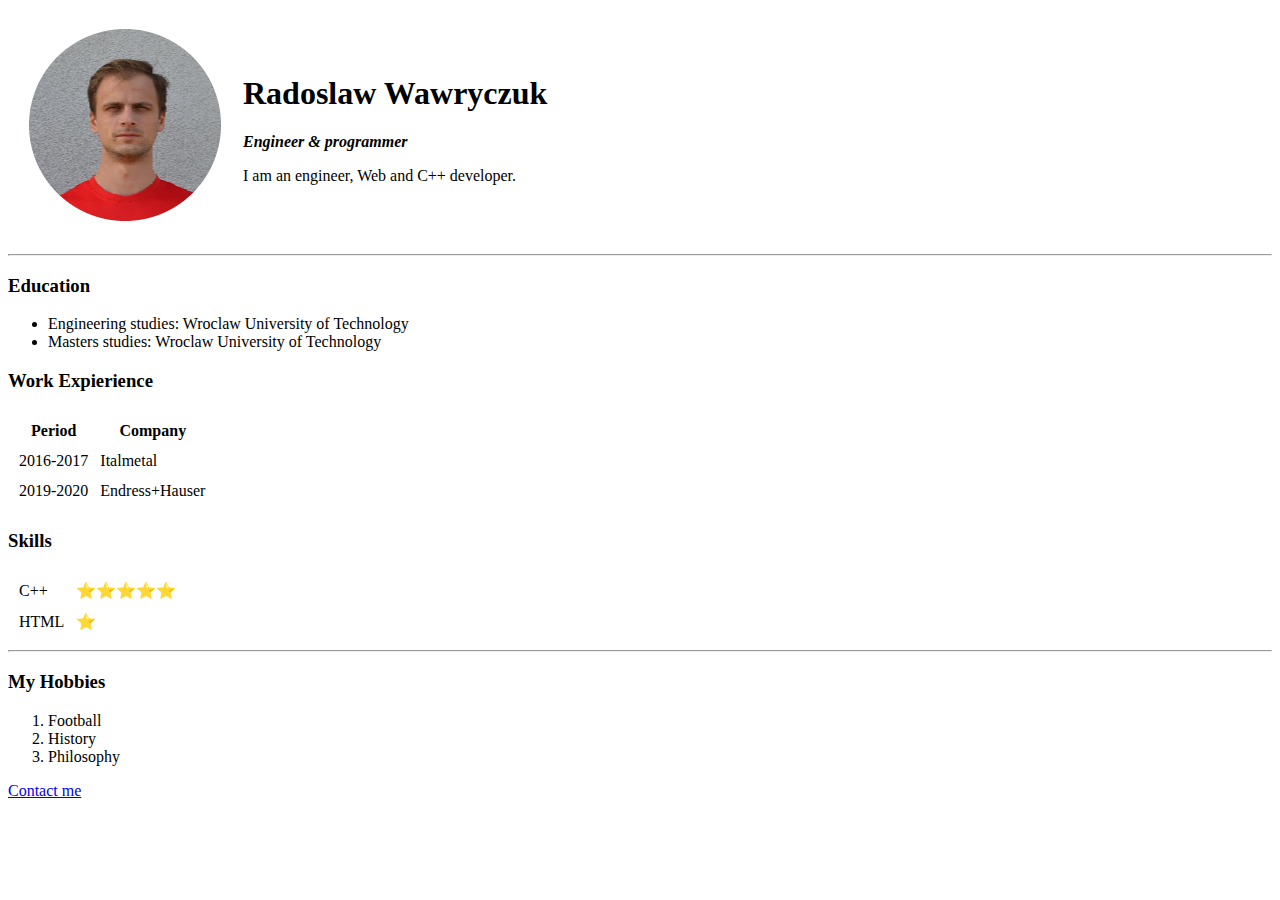
==== index.html @ bf9fd9e8 "first commit" ====
<!DOCTYPE html>

<head>
    <meta charset="UTF-8">

    <title>Radek's Personal Site</title>
</head>

<body>
    <table cellspacing = "20">
        <td>
            <img src="images/image-modified (2).png" alt="">
        </td>
        <td>
            <h1>Radoslaw Wawryczuk</h1>
            <p> <em> <strong>Engineer & programmer</strong> </em> </p>
            <p>I am an engineer, Web and C++ developer. </p>
        </td>

    </table>
    <hr>
    <h3>Education</h3>
    <ul>
        <li>Engineering studies: Wroclaw University of Technology</li>
        <li>Masters studies: Wroclaw University of Technology</li>
    </ul>
    <h3>Work Expierience</h3>
    <table cellspacing = "10">
        <thead>
            <tr>
                <th>Period</th>
                <th>Company</th>
            </tr>
        </thead>
        <tr>
            <td>2016-2017</td>
            <td>Italmetal</td>
        </tr>
        <tr>
            <td>2019-2020</td>
            <td>Endress+Hauser</td>
        </tr>
    </table>
    <h3>Skills</h3>
    <table cellspacing = "10">
        <tr>
            <td>C++</td>
            <td>⭐⭐⭐⭐⭐</td>
        </tr>
        <tr>
            <td>HTML</td>
            <td>⭐</td>
        </tr>
    </table>
    <hr>
    <h3>My Hobbies</h3>
    <ol>
        <li>Football</li>
        <li>History</li>
        <li>Philosophy</li>
    </ol>

    <a href="contact.html">Contact me</a>
</body>

</html>
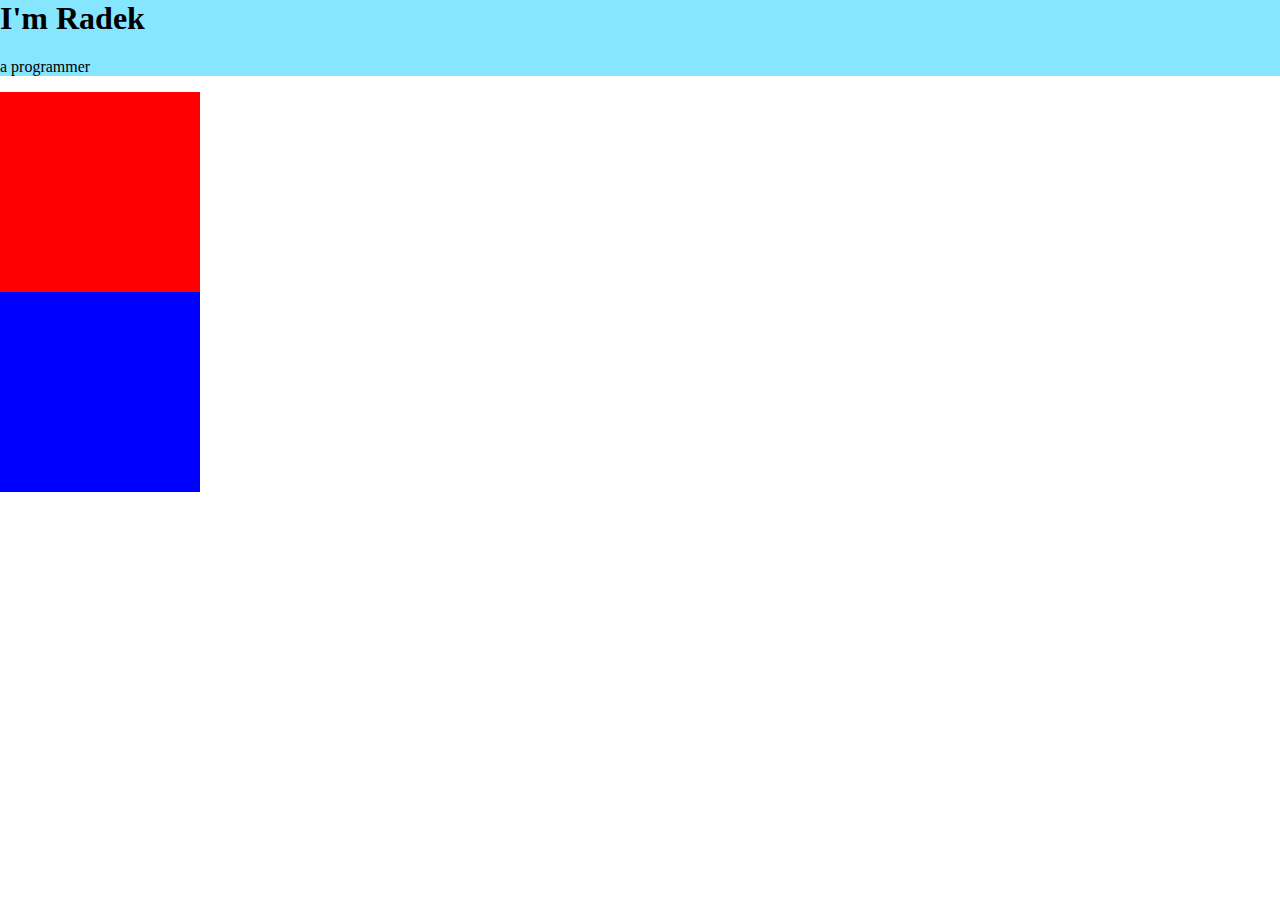
==== commit e9e2370d: "shape of webpage" ====
--- a/index.html
+++ b/index.html
@@ -1,66 +1,24 @@
 <!DOCTYPE html>
+<html lang="en">
 
 <head>
     <meta charset="UTF-8">
-
-    <title>Radek's Personal Site</title>
+    <title>Radoslaw Wawryczuk</title>
+    <link rel="stylesheet" href="css/styles.css">
+    <link rel="icon" href="favicon.ico">
 </head>
 
 <body>
-    <table cellspacing = "20">
-        <td>
-            <img src="images/image-modified (2).png" alt="">
-        </td>
-        <td>
-            <h1>Radoslaw Wawryczuk</h1>
-            <p> <em> <strong>Engineer & programmer</strong> </em> </p>
-            <p>I am an engineer, Web and C++ developer. </p>
-        </td>
+    <div class="top-container">
+        <h1>I'm Radek</h1>
+        <p>a programmer</p>
+    </div>
+    <div class="middle-container">
 
-    </table>
-    <hr>
-    <h3>Education</h3>
-    <ul>
-        <li>Engineering studies: Wroclaw University of Technology</li>
-        <li>Masters studies: Wroclaw University of Technology</li>
-    </ul>
-    <h3>Work Expierience</h3>
-    <table cellspacing = "10">
-        <thead>
-            <tr>
-                <th>Period</th>
-                <th>Company</th>
-            </tr>
-        </thead>
-        <tr>
-            <td>2016-2017</td>
-            <td>Italmetal</td>
-        </tr>
-        <tr>
-            <td>2019-2020</td>
-            <td>Endress+Hauser</td>
-        </tr>
-    </table>
-    <h3>Skills</h3>
-    <table cellspacing = "10">
-        <tr>
-            <td>C++</td>
-            <td>⭐⭐⭐⭐⭐</td>
-        </tr>
-        <tr>
-            <td>HTML</td>
-            <td>⭐</td>
-        </tr>
-    </table>
-    <hr>
-    <h3>My Hobbies</h3>
-    <ol>
-        <li>Football</li>
-        <li>History</li>
-        <li>Philosophy</li>
-    </ol>
+    </div>
+    <div class="bottom-container">
 
-    <a href="contact.html">Contact me</a>
+    </div>
 </body>
 
 </html>--- a/css/styles.css
+++ b/css/styles.css
@@ -0,0 +1,24 @@
+body{
+    margin: 0;
+}
+
+h1{
+    margin-top: 0;
+}
+
+
+.top-container{
+    background-color: #86E5FF;
+}
+
+.middle-container{
+    background-color: red;
+    width: 200px;
+    height: 200px;
+}
+
+.bottom-container{
+    background-color: blue;
+    width: 200px;
+    height: 200px;
+}
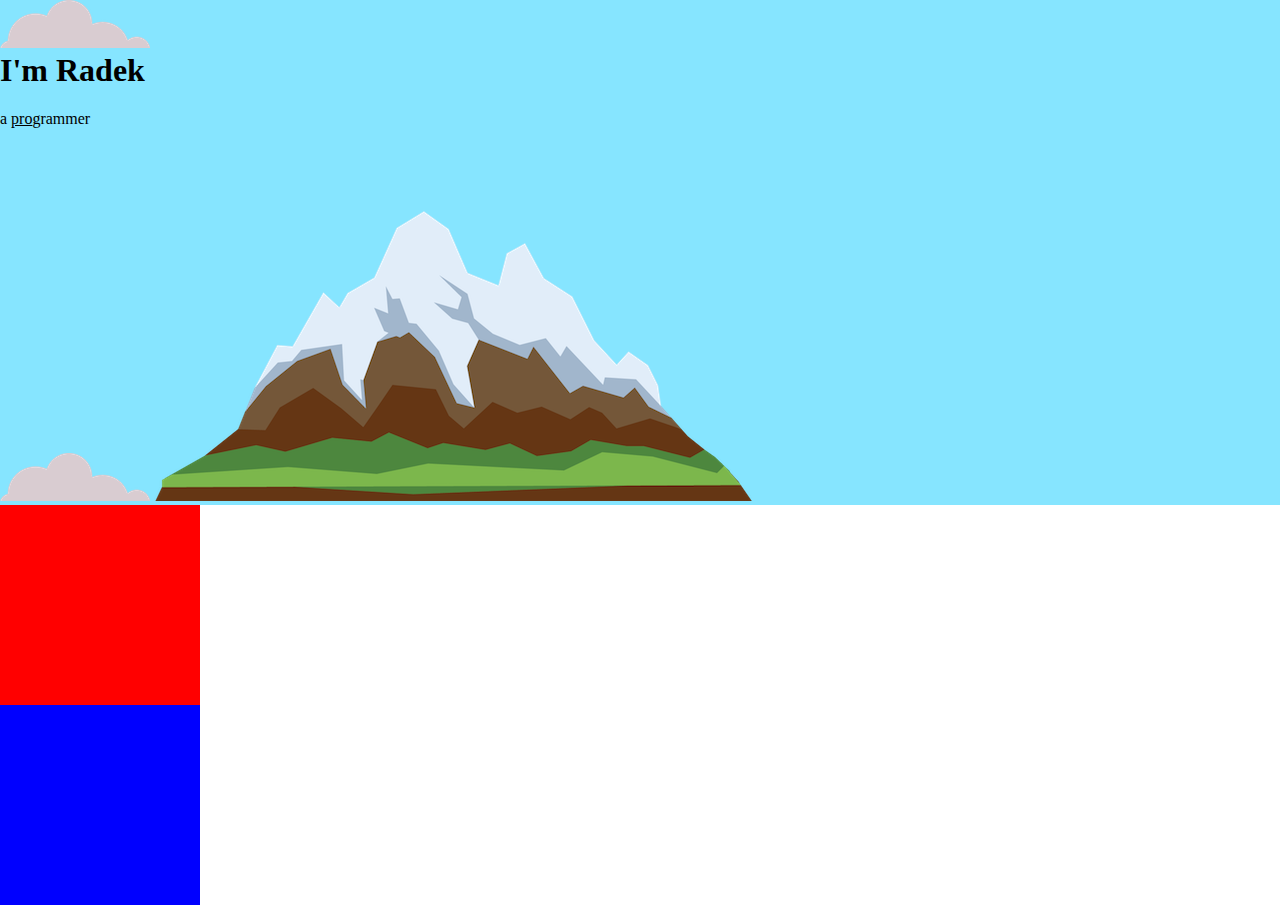
==== commit 4ddeea91: "images" ====
--- a/index.html
+++ b/index.html
@@ -10,8 +10,11 @@
 
 <body>
     <div class="top-container">
+        <img src="images/cloud.png" alt="cloud-img">
         <h1>I'm Radek</h1>
-        <p>a programmer</p>
+        <p>a <span class="pro">pro</span>grammer</p>
+        <img src="images/cloud.png" alt="cloud-img">
+        <img src="images/mountain.png" alt="mountain-img">
     </div>
     <div class="middle-container">
 
--- a/css/styles.css
+++ b/css/styles.css
@@ -22,3 +22,7 @@
     width: 200px;
     height: 200px;
 }
+
+.pro{
+    text-decoration: underline;
+}
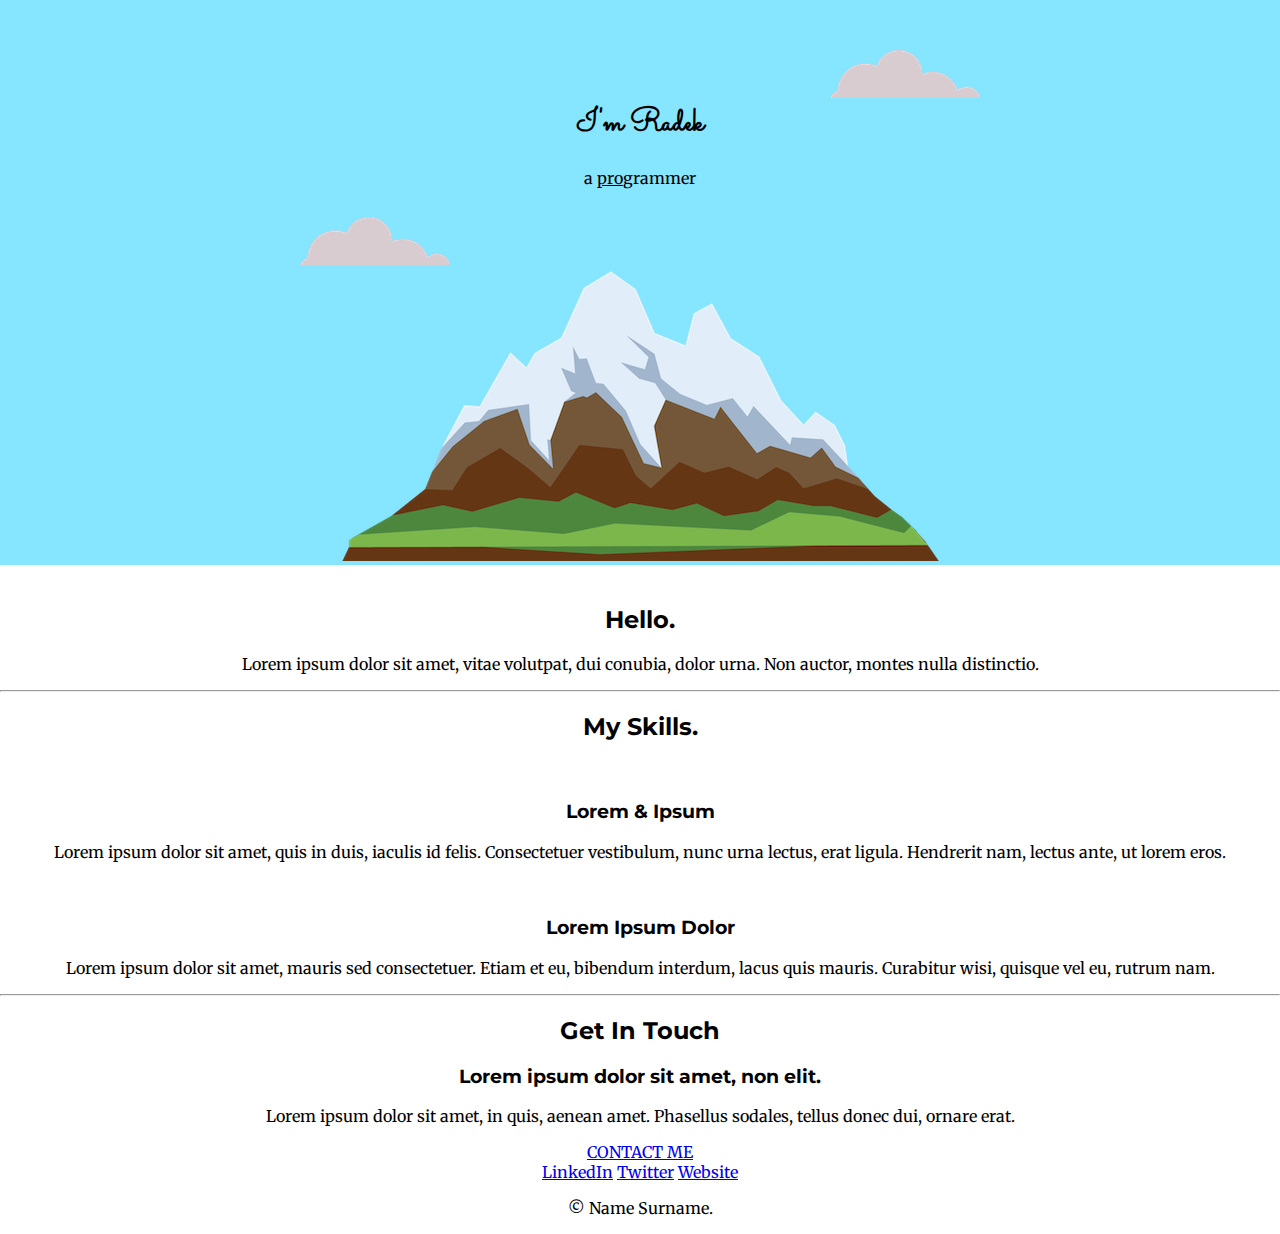
==== commit a4d6bc58: "shape of the rest of website" ====
--- a/index.html
+++ b/index.html
@@ -6,22 +6,58 @@
     <title>Radoslaw Wawryczuk</title>
     <link rel="stylesheet" href="css/styles.css">
     <link rel="icon" href="favicon.ico">
+    <link rel="preconnect" href="https://fonts.googleapis.com">
+    <link rel="preconnect" href="https://fonts.gstatic.com" crossorigin>
+    <link href="https://fonts.googleapis.com/css2?family=Merriweather&family=Montserrat&family=Sacramento&display=swap"
+        rel="stylesheet">
 </head>
 
 <body>
     <div class="top-container">
-        <img src="images/cloud.png" alt="cloud-img">
+        <img class="top-cloud" src="images/cloud.png" alt="cloud-img">
         <h1>I'm Radek</h1>
         <p>a <span class="pro">pro</span>grammer</p>
-        <img src="images/cloud.png" alt="cloud-img">
+        <img class="bottom-cloud" src="images/cloud.png" alt="cloud-img">
         <img src="images/mountain.png" alt="mountain-img">
     </div>
     <div class="middle-container">
-
-    </div>
-    <div class="bottom-container">
-
+        <div class="profile">
+            <img src="" alt="">
+            <h2>Hello.</h2>
+            <p>Lorem ipsum dolor sit amet, vitae volutpat, dui conubia, dolor urna. Non auctor, montes nulla distinctio.
+            </p>
+        </div>
+        <hr>
+        <div class="skills">
+            <h2>My Skills.</h2>
+            <div class="skill-row">
+                <img class="" src="" alt="">
+                <h3>Lorem & Ipsum</h3>
+                <p>Lorem ipsum dolor sit amet, quis in duis, iaculis id felis. Consectetuer vestibulum, nunc urna
+                    lectus, erat ligula. Hendrerit nam, lectus ante, ut lorem eros.</p>
+            </div>
+            <div class="skill-row">
+                <img class="" src="" alt="">
+                <h3>Lorem Ipsum Dolor</h3>
+                <p>Lorem ipsum dolor sit amet, mauris sed consectetuer. Etiam et eu, bibendum interdum, lacus quis
+                    mauris. Curabitur wisi, quisque vel eu, rutrum nam.</p>
+            </div>
+        </div>
+        <hr>
+        <div class="contact-me">
+            <h2>Get In Touch</h2>
+            <h3>Lorem ipsum dolor sit amet, non elit.</h3>
+            <p>Lorem ipsum dolor sit amet, in quis, aenean amet. Phasellus sodales, tellus donec dui, ornare erat.</p>
+            <a class="btn" href="mailto:name@email.com">CONTACT ME</a>
+        </div>
     </div>
 </body>
 
+<div class="bottom-container">
+    <a class="footer-link" href="https://www.linkedin.com/">LinkedIn</a>
+    <a class="footer-link" href="https://twitter.com/">Twitter</a>
+    <a class="footer-link" href="https://www.appbrewery.co/">Website</a>
+    <p>© Name Surname.</p>
+</div>
+
 </html>--- a/css/styles.css
+++ b/css/styles.css
@@ -1,28 +1,47 @@
 body{
     margin: 0;
+    text-align: center;
+    font-family: 'Merriweather', serif;
 }
 
 h1{
     margin-top: 0;
+    font-family: 'Sacramento', cursive;
 }
 
+h2{
+    font-family: 'Montserrat', sans-serif;
+}
+
+h3{
+    font-family: 'Montserrat', sans-serif;
+}
 
 .top-container{
     background-color: #86E5FF;
+    position: relative;
+    padding-top: 100px;
 }
 
 .middle-container{
-    background-color: red;
-    width: 200px;
-    height: 200px;
 }
 
 .bottom-container{
-    background-color: blue;
-    width: 200px;
-    height: 200px;
 }
 
 .pro{
     text-decoration: underline;
 }
+
+.bottom-cloud{
+    position: absolute;
+    left: 300px;
+    bottom: 300px;
+    
+}
+
+.top-cloud{
+    position: absolute;
+    right: 300px;
+    top: 50px;
+}
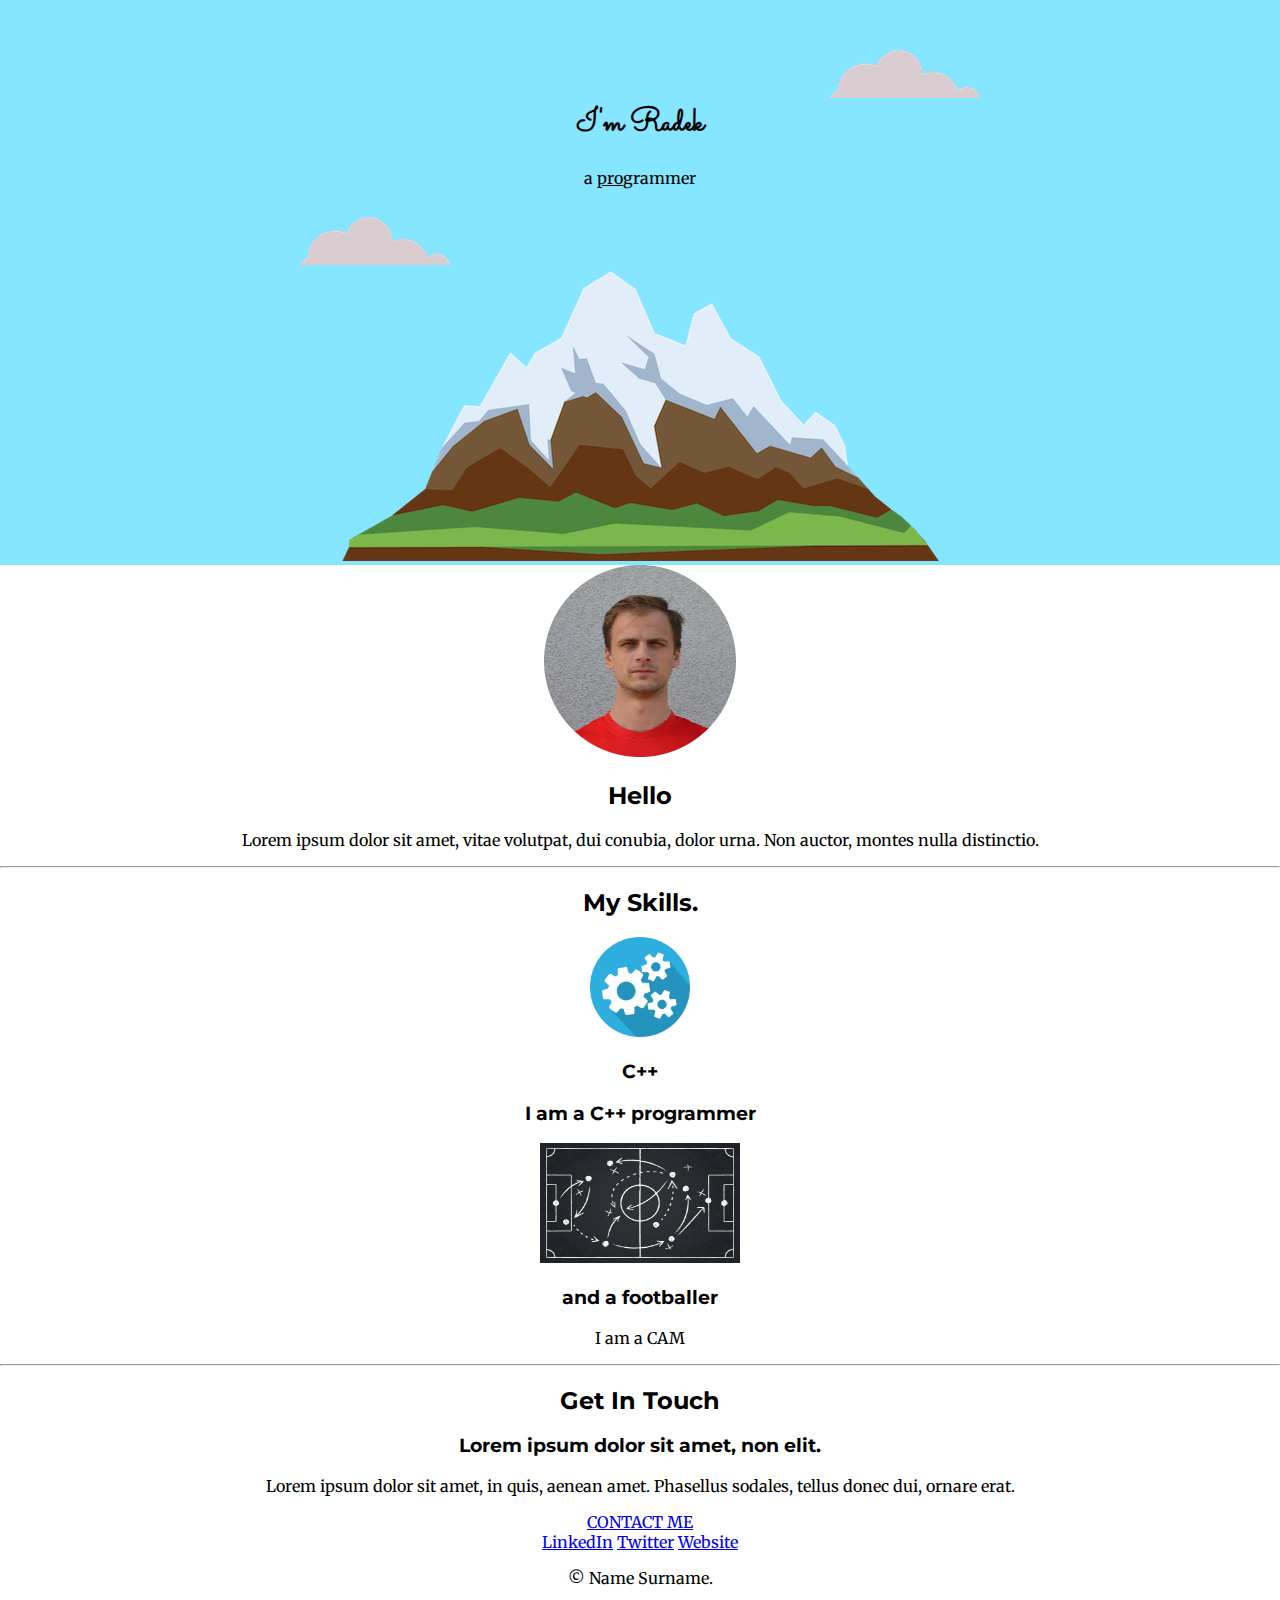
==== commit 22e099d4: "images added" ====
--- a/index.html
+++ b/index.html
@@ -22,8 +22,8 @@
     </div>
     <div class="middle-container">
         <div class="profile">
-            <img src="" alt="">
-            <h2>Hello.</h2>
+            <img src="images/image-modified (2).png" alt="">
+            <h2>Hello</h2>
             <p>Lorem ipsum dolor sit amet, vitae volutpat, dui conubia, dolor urna. Non auctor, montes nulla distinctio.
             </p>
         </div>
@@ -31,16 +31,14 @@
         <div class="skills">
             <h2>My Skills.</h2>
             <div class="skill-row">
-                <img class="" src="" alt="">
-                <h3>Lorem & Ipsum</h3>
-                <p>Lorem ipsum dolor sit amet, quis in duis, iaculis id felis. Consectetuer vestibulum, nunc urna
-                    lectus, erat ligula. Hendrerit nam, lectus ante, ut lorem eros.</p>
+                <img class="" src="images/skills-icon-modified.png" alt="" width = "100">
+                <h3>C++<h3>
+                <p> I am a C++ programmer</p>
             </div>
             <div class="skill-row">
-                <img class="" src="" alt="">
-                <h3>Lorem Ipsum Dolor</h3>
-                <p>Lorem ipsum dolor sit amet, mauris sed consectetuer. Etiam et eu, bibendum interdum, lacus quis
-                    mauris. Curabitur wisi, quisque vel eu, rutrum nam.</p>
+                <img class="" src="images/footbal-icon.jpg" alt="" width="200" height="120">
+                <h3>and a footballer</h3>
+                <p>I am a CAM</p>
             </div>
         </div>
         <hr>
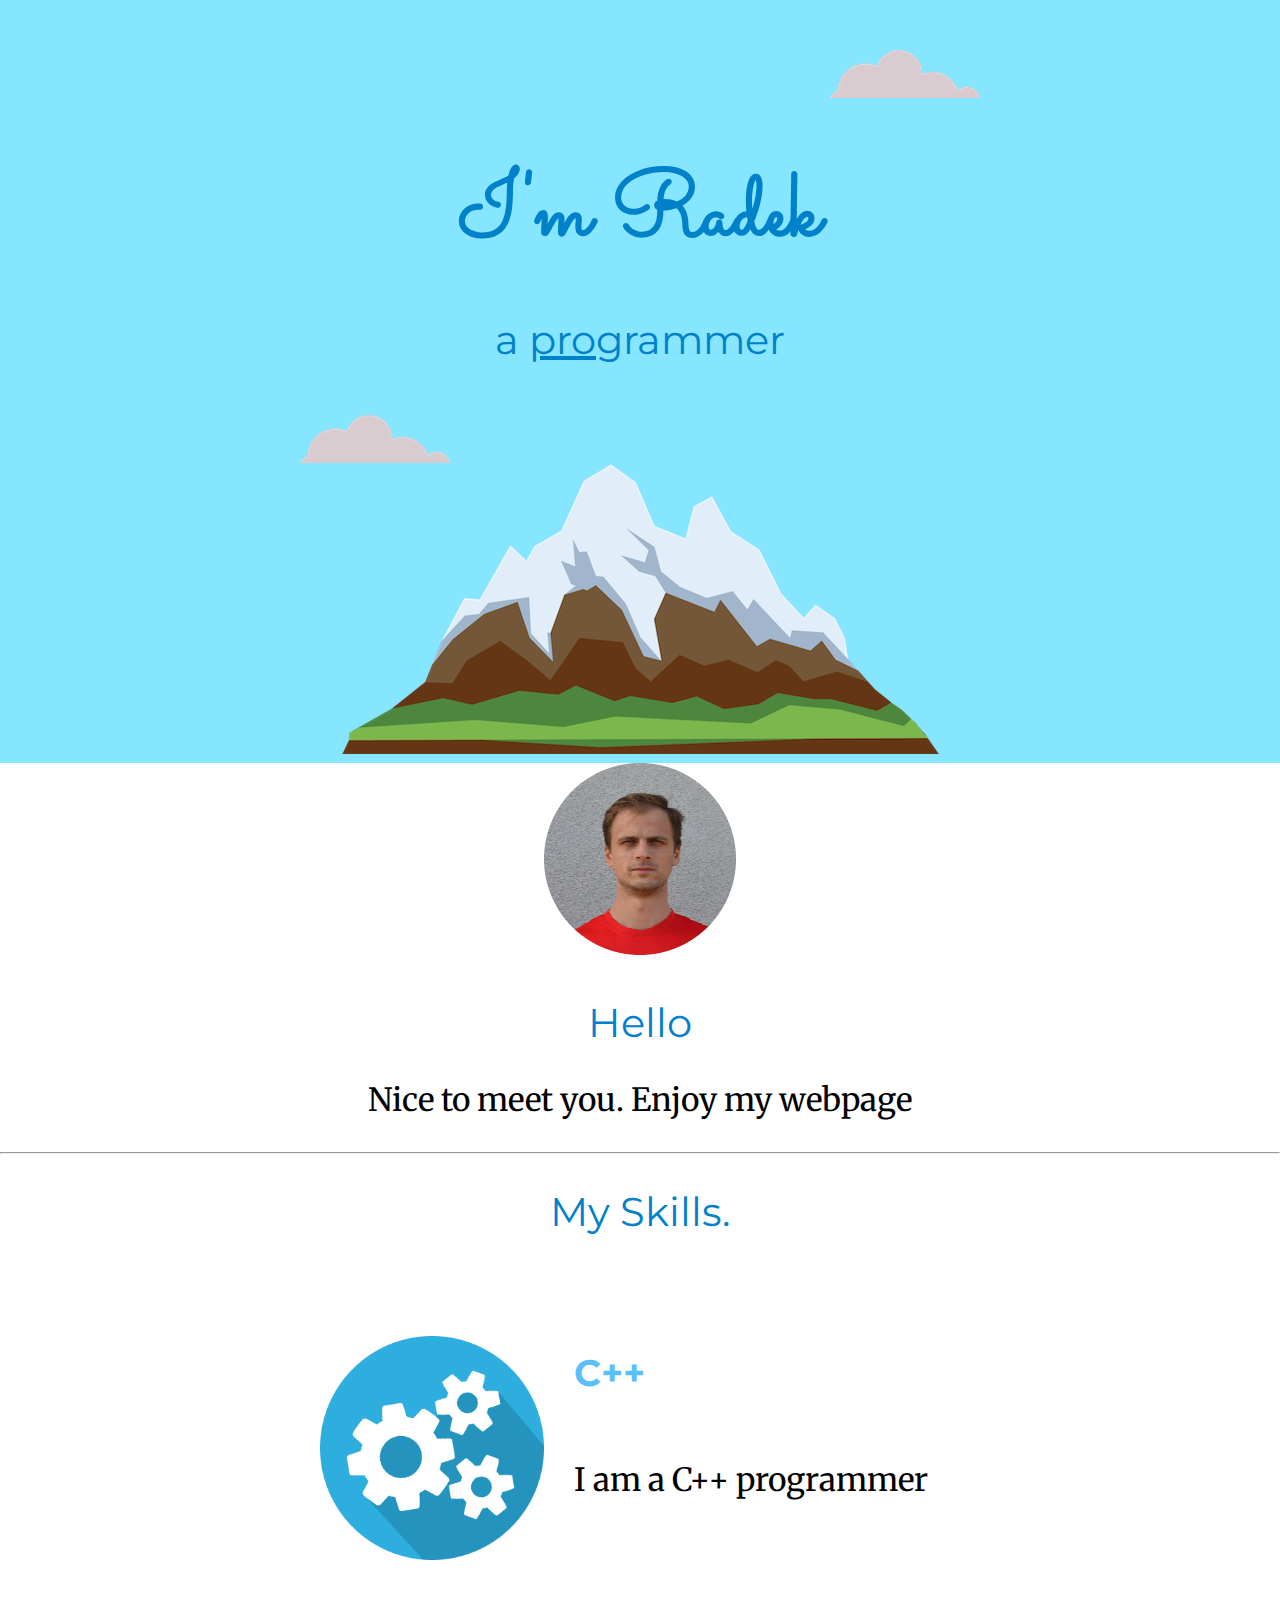
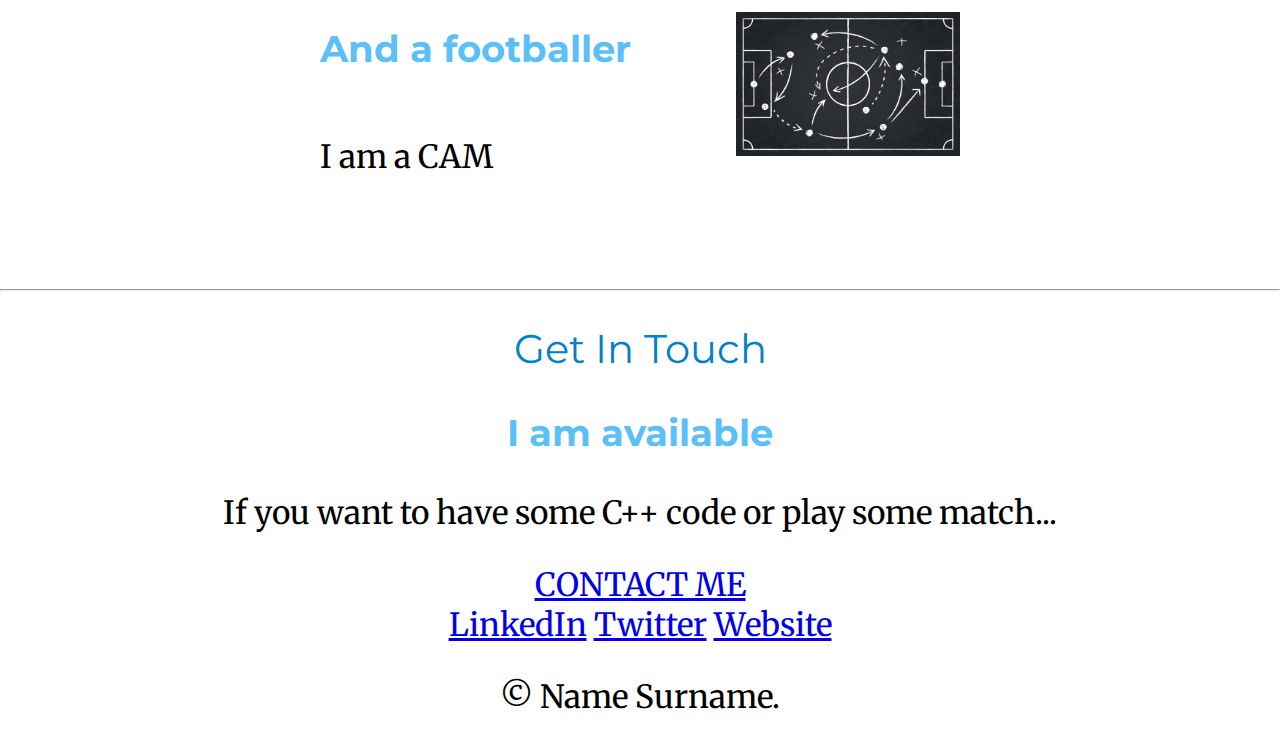
==== commit b7f410af: "fulfiling a website" ====
--- a/index.html
+++ b/index.html
@@ -16,7 +16,7 @@
     <div class="top-container">
         <img class="top-cloud" src="images/cloud.png" alt="cloud-img">
         <h1>I'm Radek</h1>
-        <p>a <span class="pro">pro</span>grammer</p>
+        <h2>a <span class="pro">pro</span>grammer</h2>
         <img class="bottom-cloud" src="images/cloud.png" alt="cloud-img">
         <img src="images/mountain.png" alt="mountain-img">
     </div>
@@ -24,28 +24,28 @@
         <div class="profile">
             <img src="images/image-modified (2).png" alt="">
             <h2>Hello</h2>
-            <p>Lorem ipsum dolor sit amet, vitae volutpat, dui conubia, dolor urna. Non auctor, montes nulla distinctio.
+            <p>Nice to meet you. Enjoy my webpage 
             </p>
         </div>
         <hr>
         <div class="skills">
             <h2>My Skills.</h2>
             <div class="skill-row">
-                <img class="" src="images/skills-icon-modified.png" alt="" width = "100">
-                <h3>C++<h3>
-                <p> I am a C++ programmer</p>
+                <img class="cskills" src="images/skills-icon-modified.png" alt="" >
+                <h3>C++</h3>
+                <p class="description"> I am a C++ programmer</p>
             </div>
             <div class="skill-row">
-                <img class="" src="images/footbal-icon.jpg" alt="" width="200" height="120">
-                <h3>and a footballer</h3>
-                <p>I am a CAM</p>
+                <img class="football-skills" src="images/footbal-icon.jpg" alt="" >
+                <h3>And a footballer</h3>
+                <p class="description">I am a CAM</p>
             </div>
         </div>
         <hr>
         <div class="contact-me">
             <h2>Get In Touch</h2>
-            <h3>Lorem ipsum dolor sit amet, non elit.</h3>
-            <p>Lorem ipsum dolor sit amet, in quis, aenean amet. Phasellus sodales, tellus donec dui, ornare erat.</p>
+            <h3>I am available</h3>
+            <p>If you want to have some C++ code or play some match...</p>
             <a class="btn" href="mailto:name@email.com">CONTACT ME</a>
         </div>
     </div>
--- a/css/styles.css
+++ b/css/styles.css
@@ -2,18 +2,25 @@
     margin: 0;
     text-align: center;
     font-family: 'Merriweather', serif;
+    font-size: 2em;
 }
 
 h1{
-    margin-top: 0;
+    color: #0081C9;
+    font-size: 5.625rem;
+    margin: 50px auto 0 auto;
     font-family: 'Sacramento', cursive;
 }
 
 h2{
+    color: #0081C9;
     font-family: 'Montserrat', sans-serif;
+    font-size: 2.5rem;
+    font-weight: normal;
 }
 
 h3{
+    color: #5BC0F8;
     font-family: 'Montserrat', sans-serif;
 }
 
@@ -27,6 +34,13 @@
 }
 
 .bottom-container{
+}
+
+.skill-row{
+    width: 50%;
+    margin: 100px auto 100px auto;
+    text-align: left;
+    line-height: 2;
 }
 
 .pro{
@@ -45,3 +59,17 @@
     right: 300px;
     top: 50px;
 }
+.cskills{
+    width: 35%;
+    float: left;
+    margin-right: 30px;
+}
+
+.football-skills{
+    width: 35%;
+    height: 35%;
+    float: right;
+}
+.description{
+    
+}
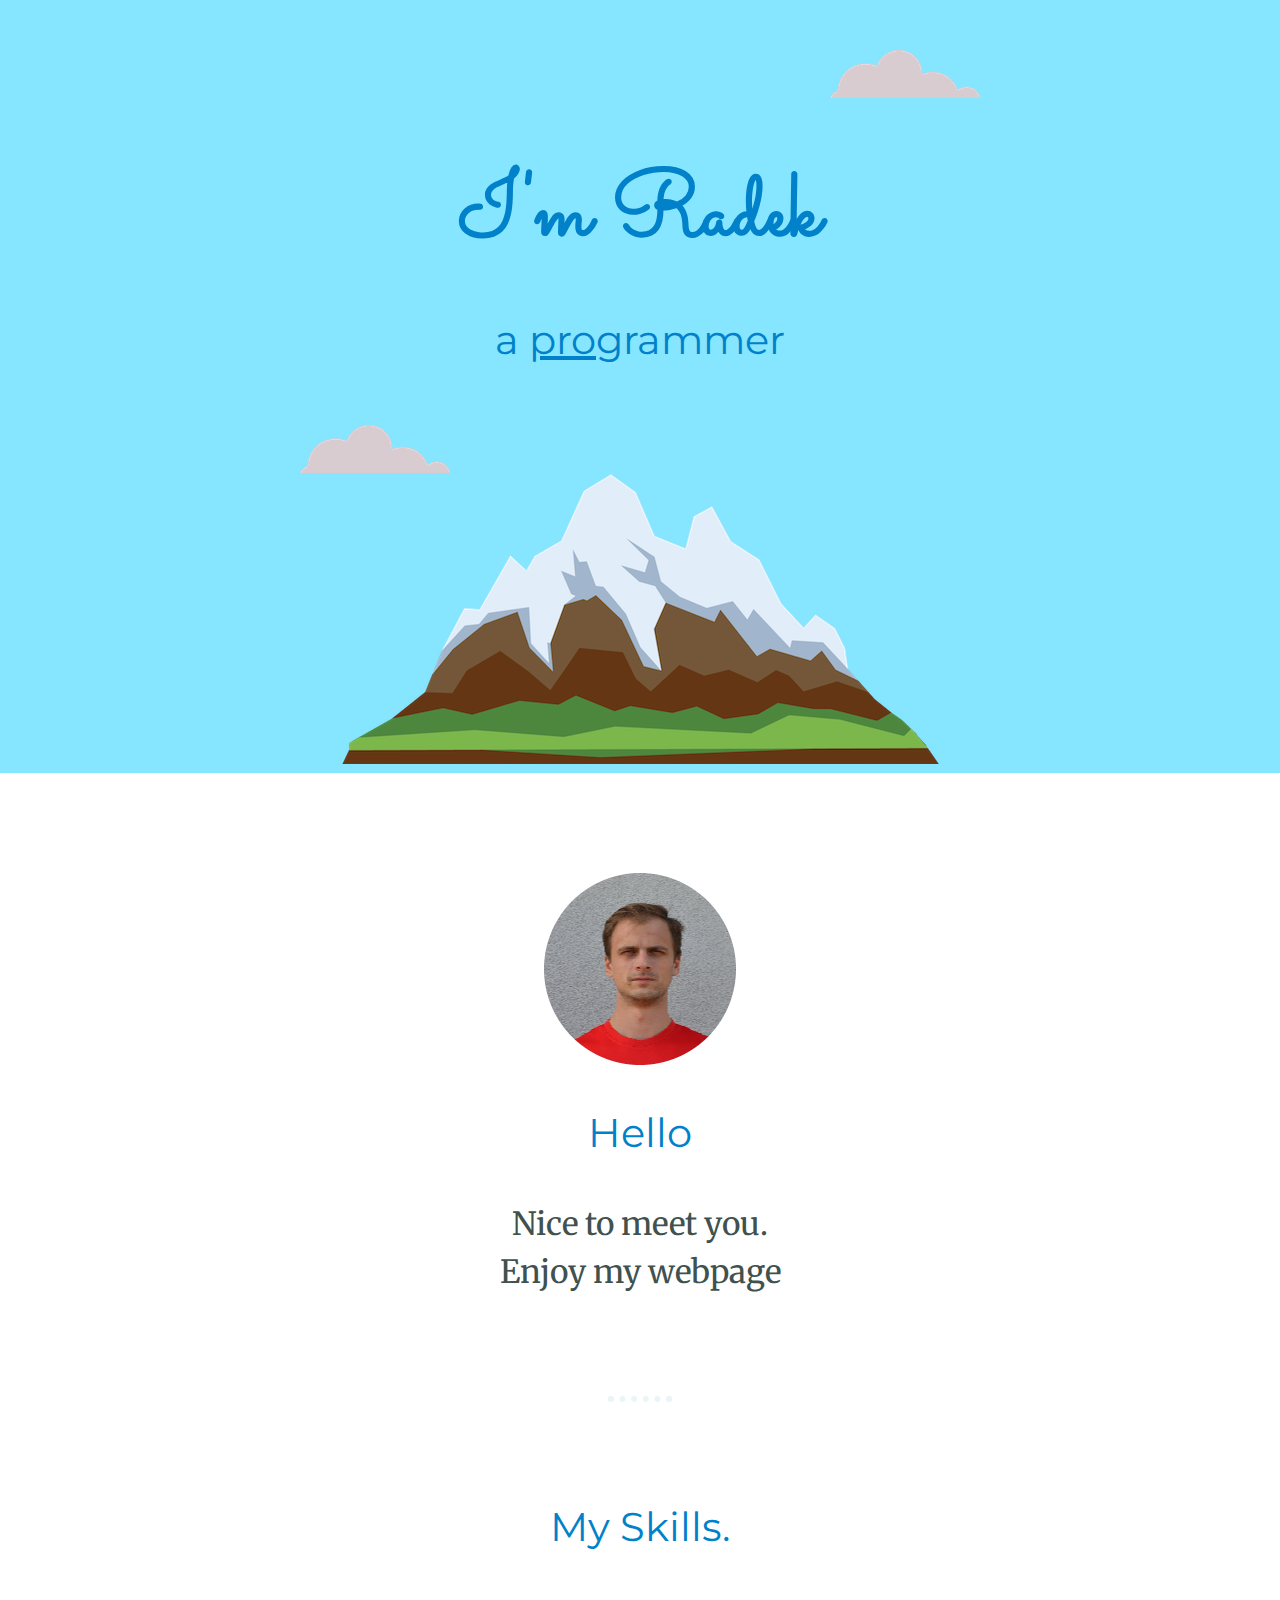
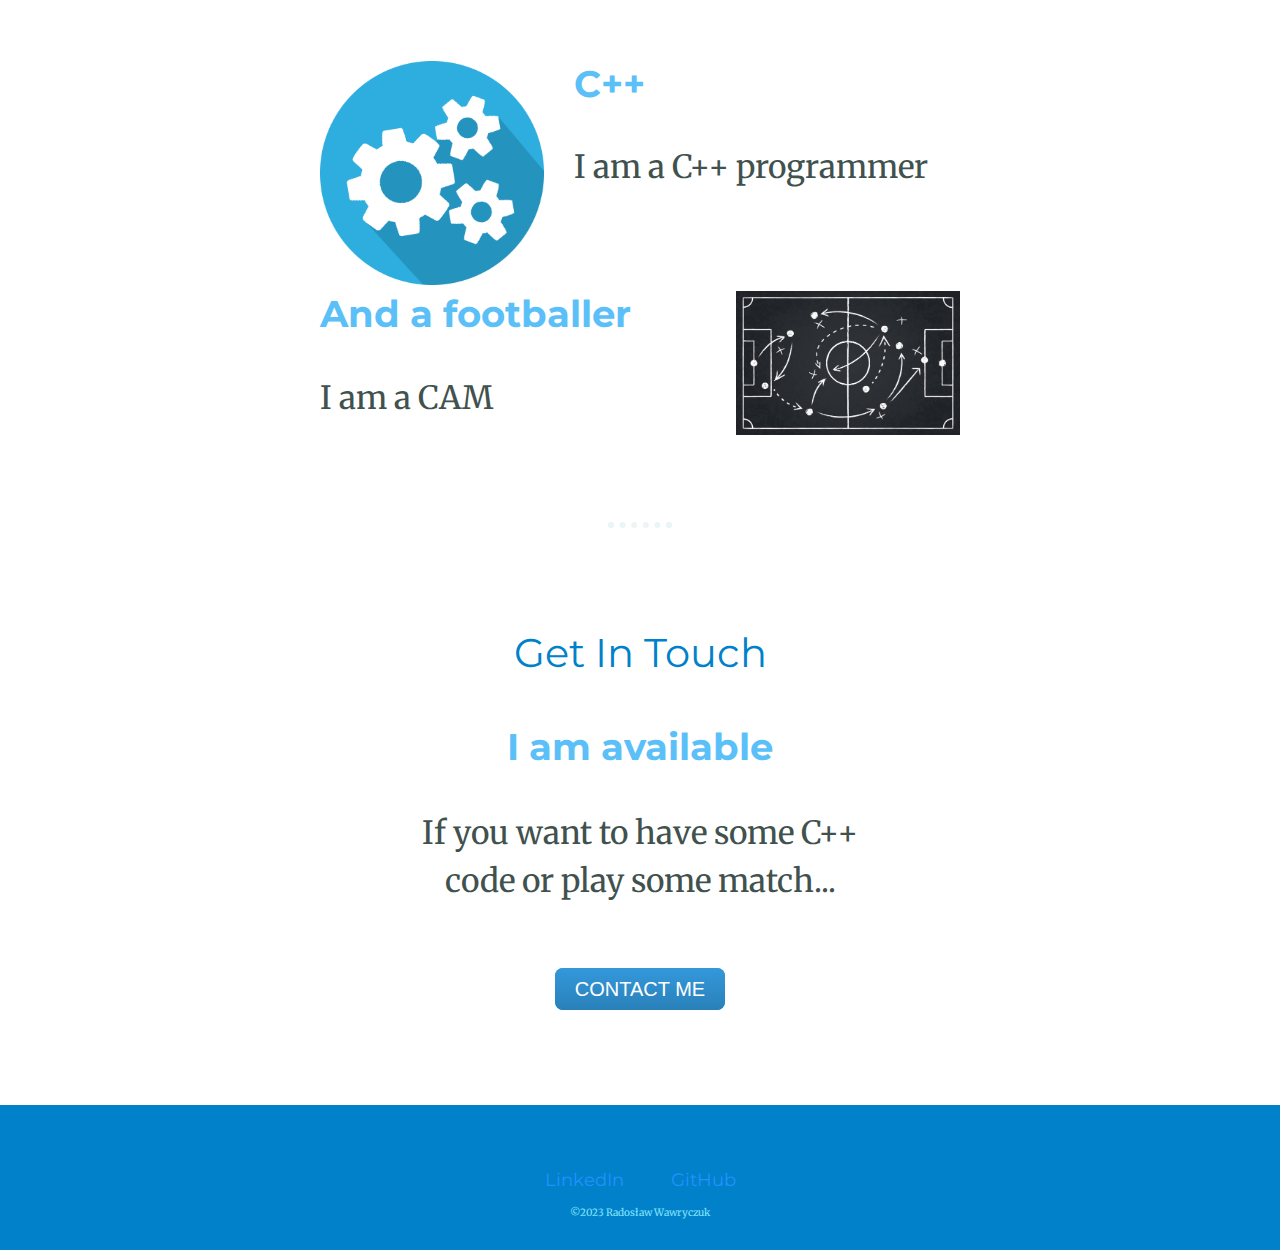
==== commit 48bfe8ac: "upgrading a look" ====
--- a/index.html
+++ b/index.html
@@ -24,7 +24,7 @@
         <div class="profile">
             <img src="images/image-modified (2).png" alt="">
             <h2>Hello</h2>
-            <p>Nice to meet you. Enjoy my webpage 
+            <p class="into">Nice to meet you. Enjoy my webpage 
             </p>
         </div>
         <hr>
@@ -45,17 +45,17 @@
         <div class="contact-me">
             <h2>Get In Touch</h2>
             <h3>I am available</h3>
-            <p>If you want to have some C++ code or play some match...</p>
+            <p class="contact-message">If you want to have some C++ code or play some match...</p>
             <a class="btn" href="mailto:name@email.com">CONTACT ME</a>
         </div>
     </div>
 </body>
 
 <div class="bottom-container">
-    <a class="footer-link" href="https://www.linkedin.com/">LinkedIn</a>
-    <a class="footer-link" href="https://twitter.com/">Twitter</a>
-    <a class="footer-link" href="https://www.appbrewery.co/">Website</a>
-    <p>© Name Surname.</p>
+    <a class="footer-link" href="https://www.linkedin.com/in/rados%C5%82aw-wawryczuk-8a0817139/">LinkedIn</a>
+    <a class="footer-link" href="https://github.com/JoseArcadioMoralees">GitHub</a>
+
+    <p class="copyright">©2023 Radosław Wawryczuk</p>
 </div>
 
 </html>--- a/css/styles.css
+++ b/css/styles.css
@@ -1,9 +1,35 @@
 body{
+    color: #40514E;
     margin: 0;
     text-align: center;
     font-family: 'Merriweather', serif;
     font-size: 2em;
 }
+p{
+    line-height: 1.5;
+}
+hr{
+    border: dotted #EAF6F6 6px;
+    border-bottom: none;
+    width: 4%;
+    margin: 100px auto;
+}
+a{
+    color: #2192FF; 
+    font-family: 'Montserrat', sans-serif;
+    font-size: 18px;
+    margin: 10px 20px;
+    text-decoration: none;
+}
+a:hover{
+    color: #86E5FF;
+}
+.copyright{
+    font-size: 18px;
+    color: #86E5FF;
+    font-size: 10px;
+}
+
 
 h1{
     color: #0081C9;
@@ -17,6 +43,7 @@
     font-family: 'Montserrat', sans-serif;
     font-size: 2.5rem;
     font-weight: normal;
+    padding-bottom: 10px;
 }
 
 h3{
@@ -31,20 +58,26 @@
 }
 
 .middle-container{
+    margin: 100px 0;
 }
 
 .bottom-container{
+    background-color: #0081C9;
+    padding: 50px 0 20px;
 }
 
 .skill-row{
     width: 50%;
     margin: 100px auto 100px auto;
     text-align: left;
-    line-height: 2;
 }
 
 .pro{
     text-decoration: underline;
+}
+.into{
+    width: 25%;
+    margin: auto;
 }
 
 .bottom-cloud{
@@ -71,5 +104,38 @@
     float: right;
 }
 .description{
-    
+
 }
+.contact-message{
+    width: 40%;
+    margin: 40px auto 60px;
+}
+
+.btn {
+    background: #3498db;
+    background-image: -webkit-linear-gradient(top, #3498db, #2980b9);
+    background-image: -moz-linear-gradient(top, #3498db, #2980b9);
+    background-image: -ms-linear-gradient(top, #3498db, #2980b9);
+    background-image: -o-linear-gradient(top, #3498db, #2980b9);
+    background-image: linear-gradient(to bottom, #3498db, #2980b9);
+    -webkit-border-radius: 8;
+    -moz-border-radius: 8;
+    border-radius: 8px;
+    font-family: Arial;
+    color: #ffffff;
+    font-size: 20px;
+    padding: 10px 20px 10px 20px;
+    text-decoration: none;
+  }
+  
+  .btn:hover {
+    background: #3cb0fd;
+    background-image: -webkit-linear-gradient(top, #3cb0fd, #3498db);
+    background-image: -moz-linear-gradient(top, #3cb0fd, #3498db);
+    background-image: -ms-linear-gradient(top, #3cb0fd, #3498db);
+    background-image: -o-linear-gradient(top, #3cb0fd, #3498db);
+    background-image: linear-gradient(to bottom, #3cb0fd, #3498db);
+    text-decoration: none;
+  }
+
+
